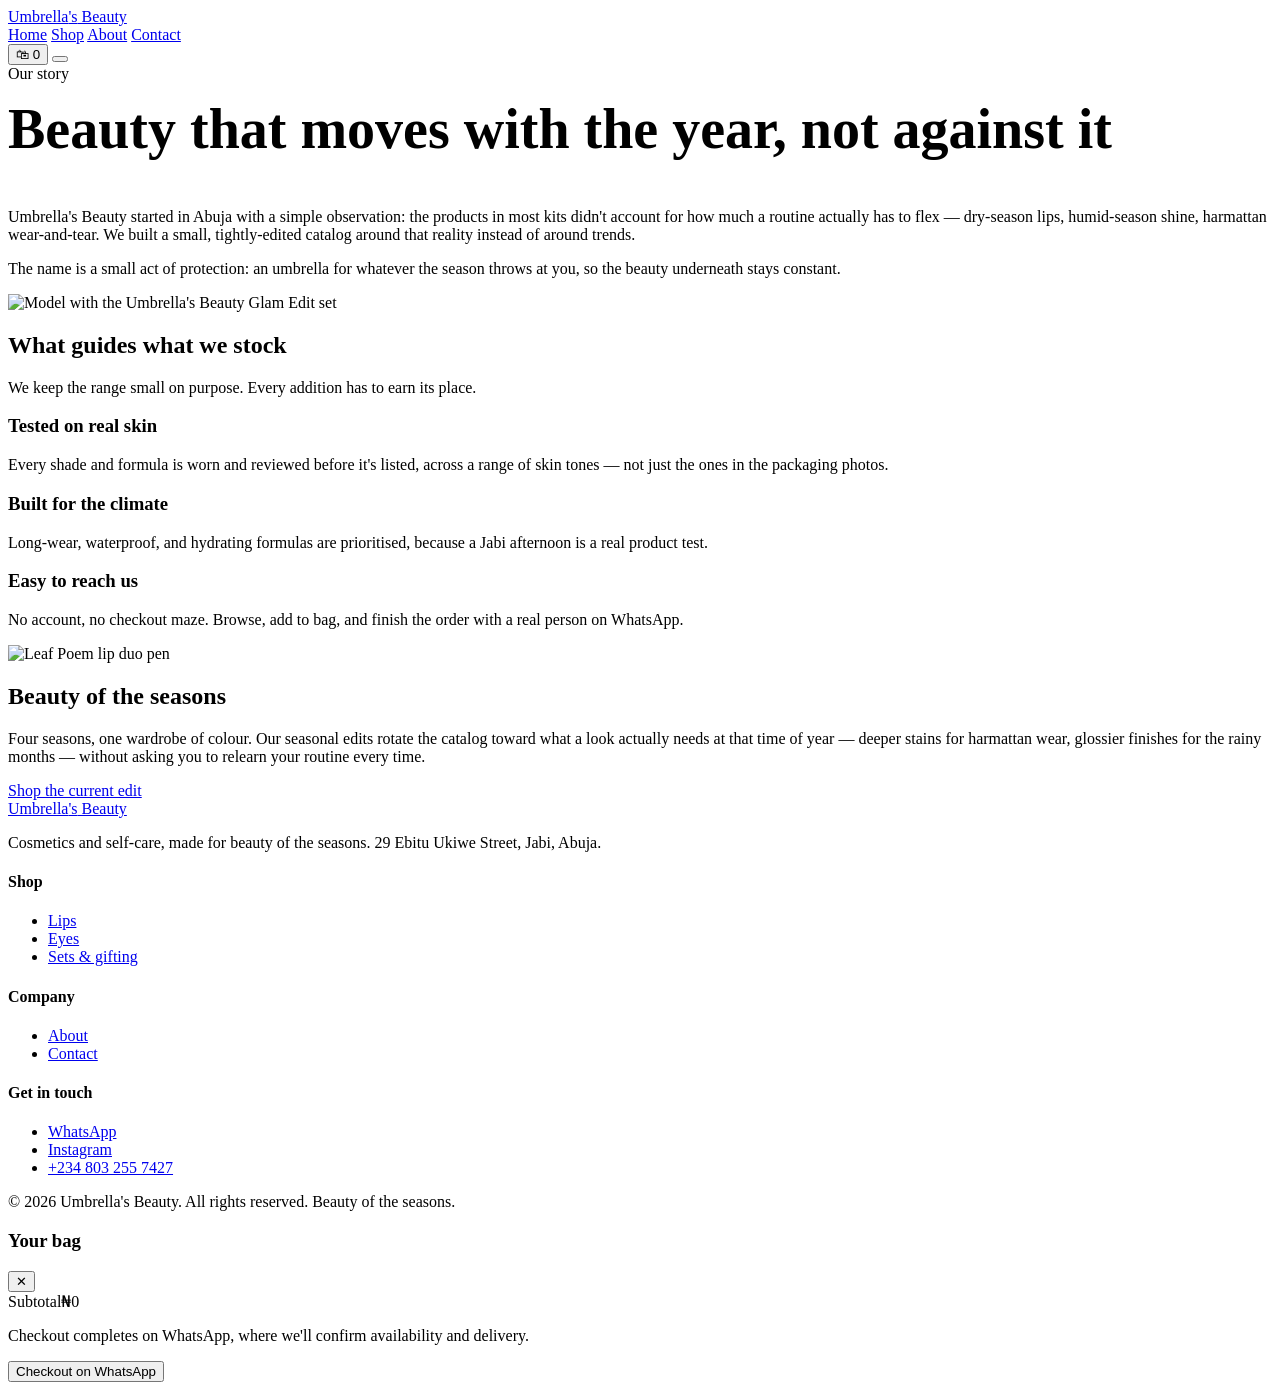
==== about.html @ 49270245 "Add files via upload" ====
<!DOCTYPE html>
<html lang="en">
<head>
<meta charset="UTF-8">
<meta name="viewport" content="width=device-width, initial-scale=1.0">
<title>About — Umbrella's Beauty</title>
<meta name="description" content="Umbrella's Beauty is a cosmetics and self-care line built around beauty of the seasons. Read our story.">
<link rel="preconnect" href="https://fonts.googleapis.com">
<link rel="preconnect" href="https://fonts.gstatic.com" crossorigin>
<link href="https://fonts.googleapis.com/css2?family=Fraunces:opsz,wght@9..144,400;9..144,500;9..144,600&family=Manrope:wght@400;500;600;700&display=swap" rel="stylesheet">
<link rel="stylesheet" href="css/style.css">
</head>
<body>

<header class="site-header">
  <div class="container">
    <a href="index.html" class="logo">Umbrella<span>'s</span> Beauty</a>
    <nav class="main-nav" id="mainNav">
      <a href="index.html">Home</a>
      <a href="shop.html">Shop</a>
      <a href="about.html" class="active">About</a>
      <a href="contact.html">Contact</a>
    </nav>
    <div class="header-actions">
      <button class="icon-btn" data-cart-open aria-label="Open cart">
        🛍
        <span class="cart-count" data-cart-count>0</span>
      </button>
      <button class="nav-toggle" id="navToggle" aria-label="Open menu" aria-expanded="false">
        <span></span>
      </button>
    </div>
  </div>
</header>

<main>

  <section class="about-hero">
    <div class="container">
      <div>
        <span class="eyebrow">Our story</span>
        <h1 style="margin-top:0.9rem;font-size:clamp(2.25rem,4.5vw,3.5rem);">Beauty that moves with the year, not against it</h1>
        <p style="margin-top:1.3rem;color:var(--ink-soft);">Umbrella's Beauty started in Abuja with a simple observation: the products in most kits didn't account for how much a routine actually has to flex — dry-season lips, humid-season shine, harmattan wear-and-tear. We built a small, tightly-edited catalog around that reality instead of around trends.</p>
        <p style="margin-top:1rem;color:var(--ink-soft);">The name is a small act of protection: an umbrella for whatever the season throws at you, so the beauty underneath stays constant.</p>
      </div>
      <img src="assets/images/products/hivi-glam-set.jpg" alt="Model with the Umbrella's Beauty Glam Edit set">
    </div>
  </section>

  <section class="section">
    <div class="container">
      <div class="section-head">
        <div>
          <h2>What guides what we stock</h2>
          <p>We keep the range small on purpose. Every addition has to earn its place.</p>
        </div>
      </div>
      <div class="values-grid">
        <div class="value-card">
          <h3>Tested on real skin</h3>
          <p>Every shade and formula is worn and reviewed before it's listed, across a range of skin tones — not just the ones in the packaging photos.</p>
        </div>
        <div class="value-card">
          <h3>Built for the climate</h3>
          <p>Long-wear, waterproof, and hydrating formulas are prioritised, because a Jabi afternoon is a real product test.</p>
        </div>
        <div class="value-card">
          <h3>Easy to reach us</h3>
          <p>No account, no checkout maze. Browse, add to bag, and finish the order with a real person on WhatsApp.</p>
        </div>
      </div>
    </div>
  </section>

  <section class="story">
    <div class="container">
      <div class="media">
        <img src="assets/images/products/leafpoem-lip-duo-berry.jpg" alt="Leaf Poem lip duo pen" style="width:100%;height:100%;object-fit:cover;">
      </div>
      <div>
        <h2>Beauty of the seasons</h2>
        <p>Four seasons, one wardrobe of colour. Our seasonal edits rotate the catalog toward what a look actually needs at that time of year — deeper stains for harmattan wear, glossier finishes for the rainy months — without asking you to relearn your routine every time.</p>
        <a href="shop.html" class="btn btn-outline">Shop the current edit</a>
      </div>
    </div>
  </section>

</main>

<footer class="site-footer">
  <div class="container footer-grid">
    <div class="footer-brand">
      <a href="index.html" class="logo">Umbrella<span>'s</span> Beauty</a>
      <p>Cosmetics and self-care, made for beauty of the seasons. 29 Ebitu Ukiwe Street, Jabi, Abuja.</p>
    </div>
    <div>
      <h4>Shop</h4>
      <ul>
        <li><a href="shop.html?category=lips">Lips</a></li>
        <li><a href="shop.html?category=eyes">Eyes</a></li>
        <li><a href="shop.html?category=sets">Sets &amp; gifting</a></li>
      </ul>
    </div>
    <div>
      <h4>Company</h4>
      <ul>
        <li><a href="about.html">About</a></li>
        <li><a href="contact.html">Contact</a></li>
      </ul>
    </div>
    <div>
      <h4>Get in touch</h4>
      <ul>
        <li><a href="https://wa.me/2348032557427" target="_blank" rel="noopener">WhatsApp</a></li>
        <li><a href="https://www.instagram.com/umbrellasbeauty" target="_blank" rel="noopener">Instagram</a></li>
        <li><a href="tel:+2348032557427">+234 803 255 7427</a></li>
      </ul>
    </div>
  </div>
  <div class="container footer-bottom">
    <span>© <span id="year"></span> Umbrella's Beauty. All rights reserved.</span>
    <span>Beauty of the seasons.</span>
  </div>
</footer>

<div class="cart-overlay" id="cartOverlay"></div>
<aside class="cart-drawer" id="cartDrawer" aria-label="Shopping cart">
  <div class="cart-head">
    <h3>Your bag</h3>
    <button class="cart-close" id="cartClose" aria-label="Close cart">✕</button>
  </div>
  <div class="cart-items" id="cartItems"></div>
  <div class="cart-foot">
    <div class="cart-subtotal"><span>Subtotal</span><span id="cartSubtotal">₦0</span></div>
    <p class="cart-note">Checkout completes on WhatsApp, where we'll confirm availability and delivery.</p>
    <button class="btn btn-whatsapp btn-block" id="cartCheckoutBtn">Checkout on WhatsApp</button>
  </div>
</aside>

<script src="js/products.js"></script>
<script src="js/cart.js"></script>
<script src="js/main.js"></script>
<script>document.getElementById("year").textContent = new Date().getFullYear();</script>

</body>
</html>
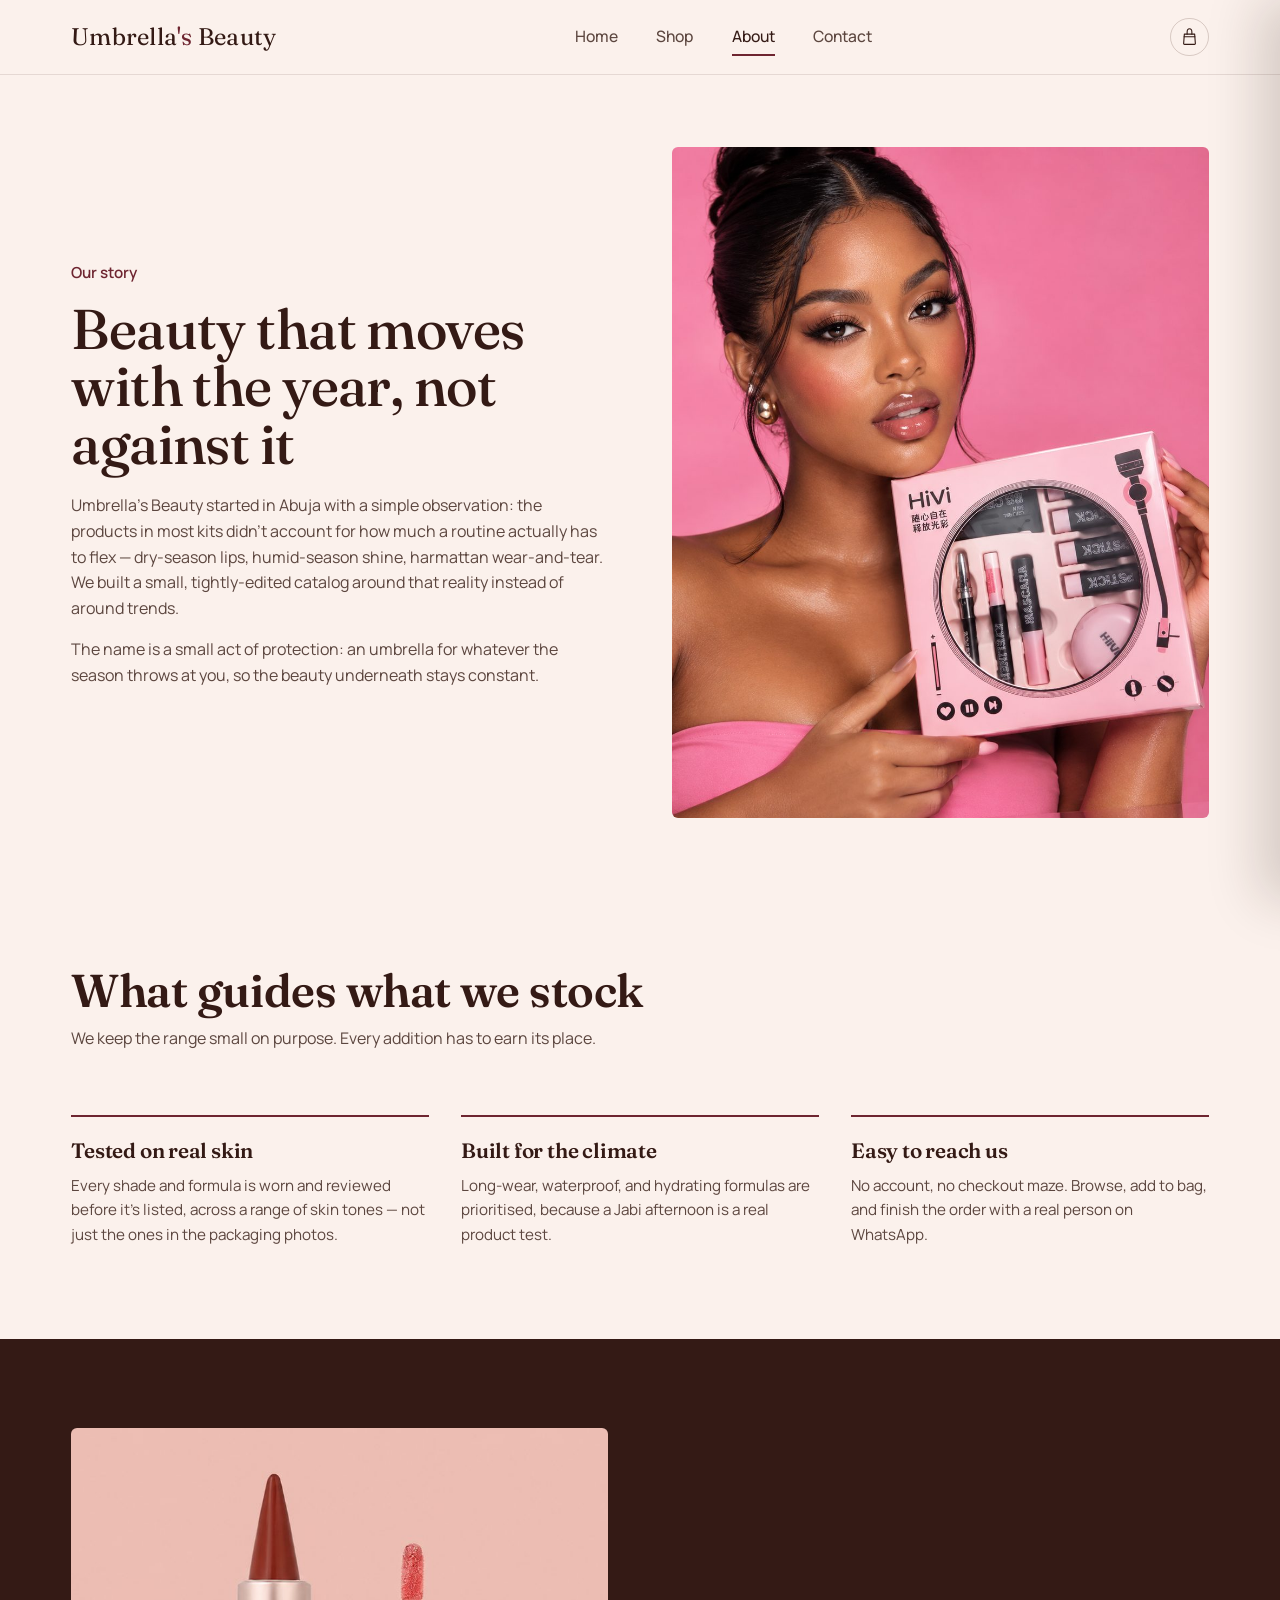
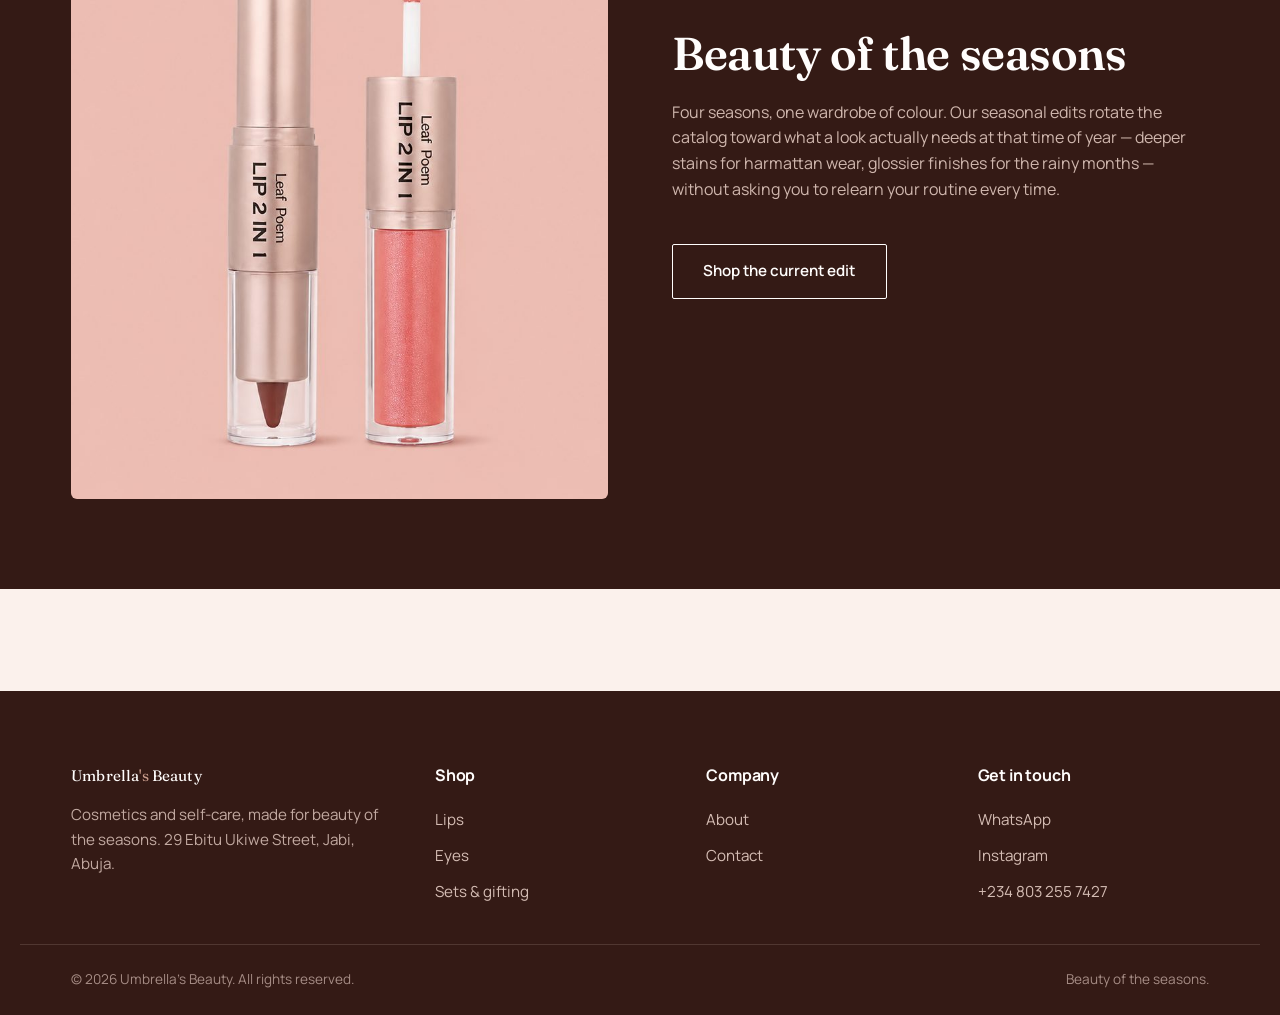
==== commit fd2b526e: "Add files via upload" ====
--- a/about.html
+++ b/about.html
@@ -23,7 +23,11 @@
     </nav>
     <div class="header-actions">
       <button class="icon-btn" data-cart-open aria-label="Open cart">
-        🛍
+        <svg viewBox="0 0 24 24" fill="none" stroke="currentColor" stroke-width="1.4" stroke-linecap="round" stroke-linejoin="round" width="19" height="19" aria-hidden="true">
+          <path d="M9 9V6.5C9 4 10.3 2.2 12 2.2C13.7 2.2 15 4 15 6.5V9"/>
+          <path d="M5.5 9H18.5L19.4 20.8C19.46 21.5 18.93 22 18.3 22H5.7C5.07 22 4.54 21.5 4.6 20.8L5.5 9Z"/>
+          <line x1="5.2" y1="12.3" x2="18.8" y2="12.3"/>
+        </svg>
         <span class="cart-count" data-cart-count>0</span>
       </button>
       <button class="nav-toggle" id="navToggle" aria-label="Open menu" aria-expanded="false">
--- a/css/style.css
+++ b/css/style.css
@@ -0,0 +1,750 @@
+/* ============================================
+   Umbrella's Beauty — Design Tokens
+   Palette pulled from the brand logo (dusty rose,
+   blush, mocha wordmark) and the wine/plum tones
+   running through the product line.
+   ============================================ */
+
+:root {
+  --cream: #FBF1EC;
+  --blush: #F1D9D0;
+  --blush-deep: #E6C2B6;
+  --dust: #C99C8C;
+  --mocha: #4A2A22;
+  --mocha-deep: #341A15;
+  --wine: #6E2530;
+  --wine-deep: #591D26;
+  --gold: #B08457;
+  --ink: #2B1912;
+  --ink-soft: #5C463F;
+  --paper: #FFFDFC;
+
+  --font-display: 'Fraunces', 'Iowan Old Style', 'Georgia', serif;
+  --font-body: 'Manrope', 'Helvetica Neue', Arial, sans-serif;
+
+  --max-width: 1240px;
+  --gutter: clamp(1.25rem, 4vw, 3.5rem);
+
+  --ease: cubic-bezier(0.22, 1, 0.36, 1);
+}
+
+*, *::before, *::after { box-sizing: border-box; }
+
+html {
+  scroll-behavior: smooth;
+}
+
+@media (prefers-reduced-motion: reduce) {
+  html { scroll-behavior: auto; }
+  *, *::before, *::after {
+    animation-duration: 0.01ms !important;
+    animation-iteration-count: 1 !important;
+    transition-duration: 0.01ms !important;
+    scroll-behavior: auto !important;
+  }
+}
+
+body {
+  margin: 0;
+  font-family: var(--font-body);
+  color: var(--ink);
+  background: var(--cream);
+  -webkit-font-smoothing: antialiased;
+  font-size: 16px;
+  line-height: 1.6;
+}
+
+img { max-width: 100%; display: block; }
+
+a { color: inherit; text-decoration: none; }
+
+button { font-family: inherit; cursor: pointer; }
+
+.container {
+  max-width: var(--max-width);
+  margin-inline: auto;
+  padding-inline: var(--gutter);
+}
+
+h1, h2, h3, h4 {
+  font-family: var(--font-display);
+  color: var(--mocha-deep);
+  margin: 0;
+  font-weight: 600;
+  letter-spacing: -0.01em;
+}
+
+h1 { font-size: clamp(2.75rem, 6vw, 5.25rem); line-height: 1.03; font-weight: 500; }
+h2 { font-size: clamp(2rem, 3.6vw, 3.1rem); line-height: 1.08; }
+h3 { font-size: 1.3rem; line-height: 1.3; }
+
+p { max-width: 62ch; }
+
+.eyebrow {
+  font-family: var(--font-body);
+  font-size: 0.95rem;
+  color: var(--wine);
+  font-weight: 600;
+}
+
+/* -------------------- Buttons -------------------- */
+
+.btn {
+  display: inline-flex;
+  align-items: center;
+  justify-content: center;
+  gap: 0.5rem;
+  padding: 0.9rem 1.9rem;
+  border-radius: 2px;
+  font-size: 0.95rem;
+  font-weight: 600;
+  border: 1px solid transparent;
+  transition: background 0.25s var(--ease), color 0.25s var(--ease), border-color 0.25s var(--ease);
+  white-space: nowrap;
+}
+
+.btn-primary {
+  background: var(--mocha-deep);
+  color: var(--paper);
+}
+.btn-primary:hover { background: var(--wine-deep); }
+
+.btn-outline {
+  background: transparent;
+  border-color: var(--mocha-deep);
+  color: var(--mocha-deep);
+}
+.btn-outline:hover { background: var(--mocha-deep); color: var(--paper); }
+
+.btn-whatsapp {
+  background: var(--wine);
+  color: var(--paper);
+}
+.btn-whatsapp:hover { background: var(--wine-deep); }
+
+.btn-block { width: 100%; }
+
+.btn:disabled {
+  opacity: 0.45;
+  cursor: not-allowed;
+}
+
+/* -------------------- Header -------------------- */
+
+.site-header {
+  position: sticky;
+  top: 0;
+  z-index: 40;
+  background: rgba(251, 241, 236, 0.92);
+  backdrop-filter: blur(10px);
+  border-bottom: 1px solid rgba(74, 42, 34, 0.12);
+}
+
+.site-header .container {
+  display: flex;
+  align-items: center;
+  justify-content: space-between;
+  padding-block: 1.1rem;
+}
+
+.logo {
+  font-family: var(--font-display);
+  font-size: 1.5rem;
+  color: var(--mocha-deep);
+  letter-spacing: 0.01em;
+}
+.logo span { color: var(--wine); font-style: normal; }
+
+.main-nav {
+  display: flex;
+  align-items: center;
+  gap: clamp(1.25rem, 3vw, 2.5rem);
+}
+
+.main-nav a {
+  font-size: 0.98rem;
+  font-weight: 500;
+  color: var(--ink-soft);
+  position: relative;
+  padding-block: 0.25rem;
+}
+.main-nav a:hover, .main-nav a.active { color: var(--mocha-deep); }
+.main-nav a.active::after {
+  content: "";
+  position: absolute;
+  left: 0; right: 0; bottom: -3px;
+  height: 2px;
+  background: var(--wine);
+}
+
+.header-actions {
+  display: flex;
+  align-items: center;
+  gap: 1.1rem;
+}
+
+.icon-btn {
+  position: relative;
+  display: inline-flex;
+  align-items: center;
+  justify-content: center;
+  width: 2.4rem;
+  height: 2.4rem;
+  border-radius: 50%;
+  border: 1px solid rgba(74,42,34,0.2);
+  background: transparent;
+}
+.icon-btn:hover { border-color: var(--mocha-deep); }
+.icon-btn svg { color: var(--mocha-deep); }
+
+.cart-count {
+  position: absolute;
+  top: -6px;
+  right: -6px;
+  background: var(--wine);
+  color: var(--paper);
+  font-size: 0.68rem;
+  font-weight: 700;
+  min-width: 1.15rem;
+  height: 1.15rem;
+  border-radius: 50%;
+  display: flex;
+  align-items: center;
+  justify-content: center;
+  padding: 0 3px;
+}
+
+.nav-toggle {
+  display: none;
+  background: none;
+  border: none;
+  width: 2.4rem;
+  height: 2.4rem;
+  align-items: center;
+  justify-content: center;
+}
+.nav-toggle span,
+.nav-toggle span::before,
+.nav-toggle span::after {
+  content: "";
+  display: block;
+  width: 22px;
+  height: 2px;
+  background: var(--mocha-deep);
+  position: relative;
+  transition: transform 0.25s var(--ease), opacity 0.25s var(--ease);
+}
+.nav-toggle span::before { position: absolute; top: -7px; }
+.nav-toggle span::after { position: absolute; top: 7px; }
+
+@media (max-width: 860px) {
+  .main-nav {
+    position: fixed;
+    inset: 0 0 0 auto;
+    width: min(78vw, 340px);
+    height: 100vh;
+    background: var(--paper);
+    flex-direction: column;
+    align-items: flex-start;
+    justify-content: flex-start;
+    gap: 1.75rem;
+    padding: 6rem 2rem 2rem;
+    transform: translateX(100%);
+    transition: transform 0.35s var(--ease);
+    box-shadow: -12px 0 40px rgba(43,25,18,0.12);
+  }
+  .main-nav.open { transform: translateX(0); }
+  .main-nav a { font-size: 1.15rem; }
+  .nav-toggle { display: inline-flex; }
+  body.nav-open { overflow: hidden; }
+}
+
+/* -------------------- Footer -------------------- */
+
+.site-footer {
+  background: var(--mocha-deep);
+  color: var(--blush);
+  margin-top: clamp(4rem, 8vw, 7rem);
+}
+
+.footer-grid {
+  display: grid;
+  grid-template-columns: 1.4fr 1fr 1fr 1fr;
+  gap: 2.5rem;
+  padding-block: clamp(3rem, 6vw, 4.5rem) 2.5rem;
+}
+
+.footer-grid h4 {
+  color: var(--paper);
+  font-size: 1rem;
+  font-family: var(--font-body);
+  font-weight: 700;
+  margin-bottom: 1.1rem;
+}
+
+.footer-brand .logo { color: var(--paper); }
+.footer-brand .logo span { color: var(--dust); }
+.footer-brand p { color: rgba(241, 217, 208, 0.75); margin-top: 0.9rem; font-size: 0.95rem; }
+
+.footer-grid ul { list-style: none; padding: 0; margin: 0; display: grid; gap: 0.65rem; }
+.footer-grid a { color: rgba(241, 217, 208, 0.85); font-size: 0.95rem; }
+.footer-grid a:hover { color: var(--paper); }
+
+.footer-bottom {
+  border-top: 1px solid rgba(241, 217, 208, 0.15);
+  padding-block: 1.5rem;
+  font-size: 0.85rem;
+  color: rgba(241, 217, 208, 0.6);
+  display: flex;
+  justify-content: space-between;
+  flex-wrap: wrap;
+  gap: 0.5rem;
+}
+
+@media (max-width: 780px) {
+  .footer-grid { grid-template-columns: 1fr 1fr; }
+}
+@media (max-width: 500px) {
+  .footer-grid { grid-template-columns: 1fr; }
+}
+
+/* -------------------- Cart Drawer -------------------- */
+
+.cart-overlay {
+  position: fixed;
+  inset: 0;
+  background: rgba(43,25,18,0.45);
+  opacity: 0;
+  pointer-events: none;
+  transition: opacity 0.3s var(--ease);
+  z-index: 60;
+}
+.cart-overlay.open { opacity: 1; pointer-events: auto; }
+
+.cart-drawer {
+  position: fixed;
+  top: 0;
+  right: 0;
+  bottom: 0;
+  width: min(420px, 92vw);
+  background: var(--paper);
+  z-index: 61;
+  display: flex;
+  flex-direction: column;
+  transform: translateX(100%);
+  transition: transform 0.35s var(--ease);
+  box-shadow: -20px 0 50px rgba(43,25,18,0.18);
+}
+.cart-drawer.open { transform: translateX(0); }
+
+.cart-head {
+  display: flex;
+  align-items: center;
+  justify-content: space-between;
+  padding: 1.5rem 1.5rem 1.1rem;
+  border-bottom: 1px solid rgba(74,42,34,0.12);
+}
+.cart-head h3 { font-family: var(--font-body); font-weight: 700; }
+.cart-close { background: none; border: none; font-size: 1.4rem; line-height: 1; color: var(--ink-soft); }
+
+.cart-items {
+  flex: 1;
+  overflow-y: auto;
+  padding: 1.1rem 1.5rem;
+  display: grid;
+  gap: 1.25rem;
+  align-content: start;
+}
+
+.cart-empty {
+  color: var(--ink-soft);
+  font-size: 0.95rem;
+  text-align: center;
+  padding-top: 3rem;
+}
+
+.cart-item {
+  display: grid;
+  grid-template-columns: 64px 1fr auto;
+  gap: 0.9rem;
+  align-items: start;
+}
+.cart-item img { width: 64px; height: 64px; object-fit: cover; border-radius: 3px; background: var(--blush); }
+.cart-item h4 { font-family: var(--font-body); font-size: 0.95rem; font-weight: 700; margin-bottom: 0.2rem; }
+.cart-item .meta { font-size: 0.85rem; color: var(--ink-soft); }
+
+.qty-row {
+  display: flex;
+  align-items: center;
+  gap: 0.6rem;
+  margin-top: 0.5rem;
+}
+.qty-row button {
+  width: 1.6rem; height: 1.6rem;
+  border: 1px solid rgba(74,42,34,0.25);
+  background: none;
+  border-radius: 50%;
+  font-size: 0.9rem;
+  display: flex; align-items: center; justify-content: center;
+}
+.remove-btn {
+  background: none;
+  border: none;
+  color: var(--wine);
+  font-size: 0.82rem;
+  text-decoration: underline;
+  text-underline-offset: 2px;
+  justify-self: end;
+}
+
+.cart-foot {
+  border-top: 1px solid rgba(74,42,34,0.12);
+  padding: 1.25rem 1.5rem 1.75rem;
+  display: grid;
+  gap: 0.9rem;
+}
+.cart-subtotal {
+  display: flex;
+  justify-content: space-between;
+  font-weight: 700;
+  font-size: 1.05rem;
+  color: var(--mocha-deep);
+}
+.cart-note { font-size: 0.82rem; color: var(--ink-soft); }
+
+/* -------------------- Hero -------------------- */
+
+.hero {
+  padding-block: clamp(2.5rem, 6vw, 3rem) clamp(3rem, 7vw, 5rem);
+}
+
+.hero .container {
+  display: grid;
+  grid-template-columns: 1.05fr 0.95fr;
+  gap: clamp(2rem, 5vw, 4rem);
+  align-items: center;
+}
+
+.hero-copy .eyebrow { display: block; margin-bottom: 1rem; }
+
+.hero-title {
+  overflow: hidden;
+}
+.hero-title span {
+  display: block;
+  transform: translateY(110%);
+  animation: rise 0.9s var(--ease) forwards;
+}
+.hero-title span:nth-child(2) { animation-delay: 0.08s; }
+.hero-title span:nth-child(3) { animation-delay: 0.16s; }
+
+@keyframes rise {
+  to { transform: translateY(0); }
+}
+
+.hero-copy p.lede {
+  margin-top: 1.5rem;
+  font-size: 1.1rem;
+  color: var(--ink-soft);
+  max-width: 46ch;
+}
+
+.hero-actions {
+  display: flex;
+  gap: 1rem;
+  margin-top: 2.1rem;
+  flex-wrap: wrap;
+}
+
+.hero-media {
+  position: relative;
+  border-radius: 6px;
+  overflow: hidden;
+  aspect-ratio: 4 / 5;
+  background: var(--blush);
+}
+.hero-media img { width: 100%; height: 100%; object-fit: cover; }
+.hero-media .tag {
+  position: absolute;
+  left: 1.25rem;
+  bottom: 1.25rem;
+  background: rgba(251,241,236,0.92);
+  padding: 0.6rem 1rem;
+  border-radius: 3px;
+  font-size: 0.85rem;
+  color: var(--mocha-deep);
+  font-weight: 600;
+}
+
+@media (max-width: 900px) {
+  .hero .container { grid-template-columns: 1fr; }
+  .hero-media { order: -1; aspect-ratio: 16/11; }
+}
+
+/* -------------------- Category strip -------------------- */
+
+.section { padding-block: clamp(3rem, 6vw, 5rem); }
+.section-head {
+  display: flex;
+  align-items: flex-end;
+  justify-content: space-between;
+  gap: 1.5rem;
+  margin-bottom: clamp(2rem, 4vw, 3rem);
+  flex-wrap: wrap;
+}
+.section-head p { color: var(--ink-soft); margin-top: 0.6rem; }
+
+.category-grid {
+  display: grid;
+  grid-template-columns: repeat(3, 1fr);
+  gap: 1.5rem;
+}
+.category-card {
+  position: relative;
+  aspect-ratio: 3/4;
+  border-radius: 6px;
+  overflow: hidden;
+  background: var(--blush-deep);
+}
+.category-card img {
+  width: 100%; height: 100%; object-fit: cover;
+  transition: transform 0.6s var(--ease);
+}
+.category-card:hover img { transform: scale(1.05); }
+.category-card::after {
+  content: "";
+  position: absolute; inset: 0;
+  background: linear-gradient(0deg, rgba(43,25,18,0.72) 0%, rgba(43,25,18,0) 55%);
+}
+.category-card .label {
+  position: absolute;
+  left: 1.4rem; bottom: 1.3rem;
+  z-index: 2;
+  color: var(--paper);
+}
+.category-card .label h3 { color: var(--paper); }
+.category-card .label span { font-size: 0.88rem; opacity: 0.85; }
+
+@media (max-width: 780px) {
+  .category-grid { grid-template-columns: repeat(2, 1fr); }
+}
+@media (max-width: 520px) {
+  .category-grid { grid-template-columns: 1fr; }
+}
+
+/* -------------------- Product grid & cards -------------------- */
+
+.product-grid {
+  display: grid;
+  grid-template-columns: repeat(3, 1fr);
+  gap: clamp(1.5rem, 3vw, 2.5rem);
+}
+
+.product-card {
+  display: flex;
+  flex-direction: column;
+}
+.product-card .thumb {
+  aspect-ratio: 1/1;
+  border-radius: 5px;
+  overflow: hidden;
+  background: var(--blush);
+  margin-bottom: 1.1rem;
+  position: relative;
+}
+.product-card .thumb img {
+  width: 100%; height: 100%; object-fit: cover;
+  transition: transform 0.5s var(--ease);
+}
+.product-card:hover .thumb img { transform: scale(1.04); }
+
+.product-card .brand { font-size: 0.82rem; color: var(--wine); font-weight: 600; }
+.product-card h3 { margin-top: 0.3rem; font-size: 1.1rem; }
+.product-card .desc { font-size: 0.9rem; color: var(--ink-soft); margin-top: 0.4rem; }
+.product-card .price-row {
+  display: flex;
+  align-items: center;
+  justify-content: space-between;
+  margin-top: 1rem;
+}
+.product-card .price { font-weight: 700; color: var(--mocha-deep); font-size: 1.05rem; }
+
+.add-btn {
+  background: transparent;
+  border: 1px solid var(--mocha-deep);
+  color: var(--mocha-deep);
+  padding: 0.55rem 1.15rem;
+  border-radius: 2px;
+  font-size: 0.85rem;
+  font-weight: 600;
+  transition: background 0.25s var(--ease), color 0.25s var(--ease);
+}
+.add-btn:hover { background: var(--mocha-deep); color: var(--paper); }
+.add-btn.added { background: var(--wine); border-color: var(--wine); color: var(--paper); }
+
+@media (max-width: 900px) {
+  .product-grid { grid-template-columns: repeat(2, 1fr); }
+}
+@media (max-width: 560px) {
+  .product-grid { grid-template-columns: 1fr; }
+}
+
+/* -------------------- Story / editorial split -------------------- */
+
+.story {
+  background: var(--mocha-deep);
+  color: var(--blush);
+  padding-block: clamp(3.5rem, 7vw, 6rem);
+}
+.story .container {
+  display: grid;
+  grid-template-columns: 1fr 1fr;
+  gap: clamp(2rem, 5vw, 4rem);
+  align-items: center;
+}
+.story h2 { color: var(--paper); }
+.story p { color: rgba(241,217,208,0.82); margin-top: 1.3rem; }
+.story .media {
+  border-radius: 6px;
+  overflow: hidden;
+  aspect-ratio: 4/5;
+}
+.story .btn-outline { border-color: var(--paper); color: var(--paper); margin-top: 1.6rem; }
+.story .btn-outline:hover { background: var(--paper); color: var(--mocha-deep); }
+
+@media (max-width: 900px) {
+  .story .container { grid-template-columns: 1fr; }
+  .story .media { order: -1; }
+}
+
+/* -------------------- Social strip -------------------- */
+
+.social-strip .section-head { margin-bottom: 1.5rem; }
+.social-grid {
+  display: grid;
+  grid-template-columns: repeat(4, 1fr);
+  gap: 1rem;
+}
+.social-grid a {
+  display: block;
+  aspect-ratio: 1/1;
+  border-radius: 5px;
+  overflow: hidden;
+  position: relative;
+}
+.social-grid img { width: 100%; height: 100%; object-fit: cover; transition: transform 0.5s var(--ease); }
+.social-grid a:hover img { transform: scale(1.06); }
+
+@media (max-width: 780px) {
+  .social-grid { grid-template-columns: repeat(2, 1fr); }
+}
+
+/* -------------------- Page header (Shop/About/Contact) -------------------- */
+
+.page-header {
+  padding-block: clamp(3rem, 6vw, 4.5rem) 2rem;
+  border-bottom: 1px solid rgba(74,42,34,0.12);
+}
+.page-header p { color: var(--ink-soft); margin-top: 1rem; }
+
+/* -------------------- Shop filters -------------------- */
+
+.shop-layout .container {
+  padding-top: clamp(2rem, 4vw, 3rem);
+}
+
+.filter-tabs {
+  display: flex;
+  gap: clamp(1.25rem, 3vw, 2.25rem);
+  border-bottom: 1px solid rgba(74,42,34,0.15);
+  margin-bottom: clamp(2rem, 4vw, 3rem);
+  flex-wrap: wrap;
+}
+.filter-tabs button {
+  background: none;
+  border: none;
+  padding: 0.9rem 0.1rem;
+  font-size: 1rem;
+  font-weight: 600;
+  color: var(--ink-soft);
+  border-bottom: 2px solid transparent;
+  margin-bottom: -1px;
+}
+.filter-tabs button:hover { color: var(--mocha-deep); }
+.filter-tabs button.active { color: var(--mocha-deep); border-color: var(--wine); }
+
+/* -------------------- About page -------------------- */
+
+.about-hero {
+  padding-block: clamp(3rem, 6vw, 4.5rem);
+}
+.about-hero .container {
+  display: grid;
+  grid-template-columns: 1fr 1fr;
+  gap: clamp(2rem, 5vw, 4rem);
+  align-items: center;
+}
+.about-hero img { border-radius: 6px; aspect-ratio: 4/5; object-fit: cover; }
+@media (max-width: 900px) {
+  .about-hero .container { grid-template-columns: 1fr; }
+}
+
+.values-grid {
+  display: grid;
+  grid-template-columns: repeat(3, 1fr);
+  gap: 2rem;
+}
+.value-card {
+  border-top: 2px solid var(--wine);
+  padding-top: 1.25rem;
+}
+.value-card p { color: var(--ink-soft); margin-top: 0.6rem; font-size: 0.95rem; }
+@media (max-width: 780px) {
+  .values-grid { grid-template-columns: 1fr; }
+}
+
+/* -------------------- Contact page -------------------- */
+
+.contact-grid {
+  display: grid;
+  grid-template-columns: 1fr 1fr;
+  gap: clamp(2.5rem, 5vw, 4.5rem);
+}
+.contact-card {
+  background: var(--paper);
+  border: 1px solid rgba(74,42,34,0.12);
+  border-radius: 6px;
+  padding: 1.75rem;
+}
+.contact-card h3 { font-size: 1.05rem; margin-bottom: 0.5rem; }
+.contact-card p { color: var(--ink-soft); font-size: 0.95rem; margin: 0; }
+.contact-list { display: grid; gap: 1.25rem; }
+.map-frame {
+  border-radius: 6px;
+  overflow: hidden;
+  border: 1px solid rgba(74,42,34,0.12);
+  aspect-ratio: 4/3;
+}
+.map-frame iframe { width: 100%; height: 100%; border: 0; }
+
+@media (max-width: 860px) {
+  .contact-grid { grid-template-columns: 1fr; }
+}
+
+/* -------------------- Utility -------------------- */
+
+.text-center { text-align: center; }
+.mt-lg { margin-top: clamp(2rem, 4vw, 3rem); }
+.visually-hidden {
+  position: absolute;
+  width: 1px; height: 1px;
+  overflow: hidden;
+  clip: rect(0 0 0 0);
+  white-space: nowrap;
+}
+
+a:focus-visible,
+button:focus-visible {
+  outline: 2px solid var(--wine);
+  outline-offset: 2px;
+}
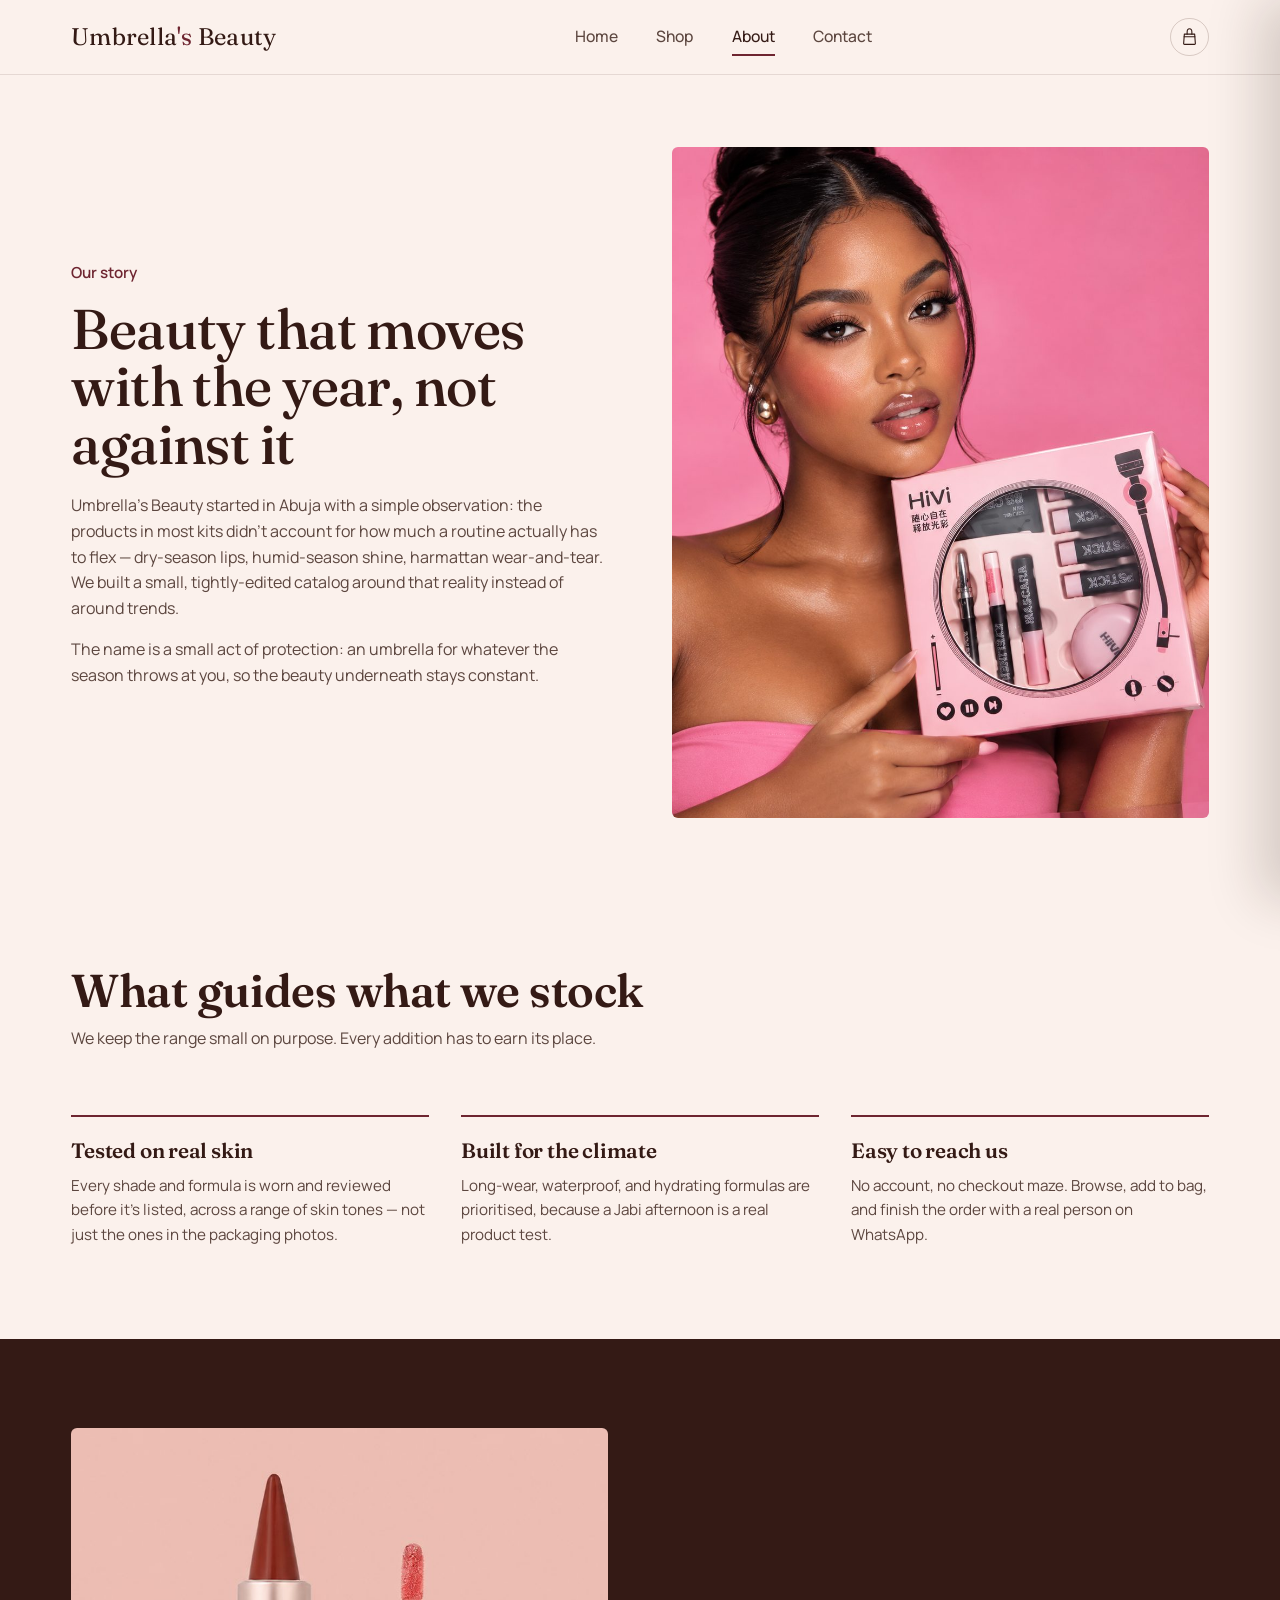
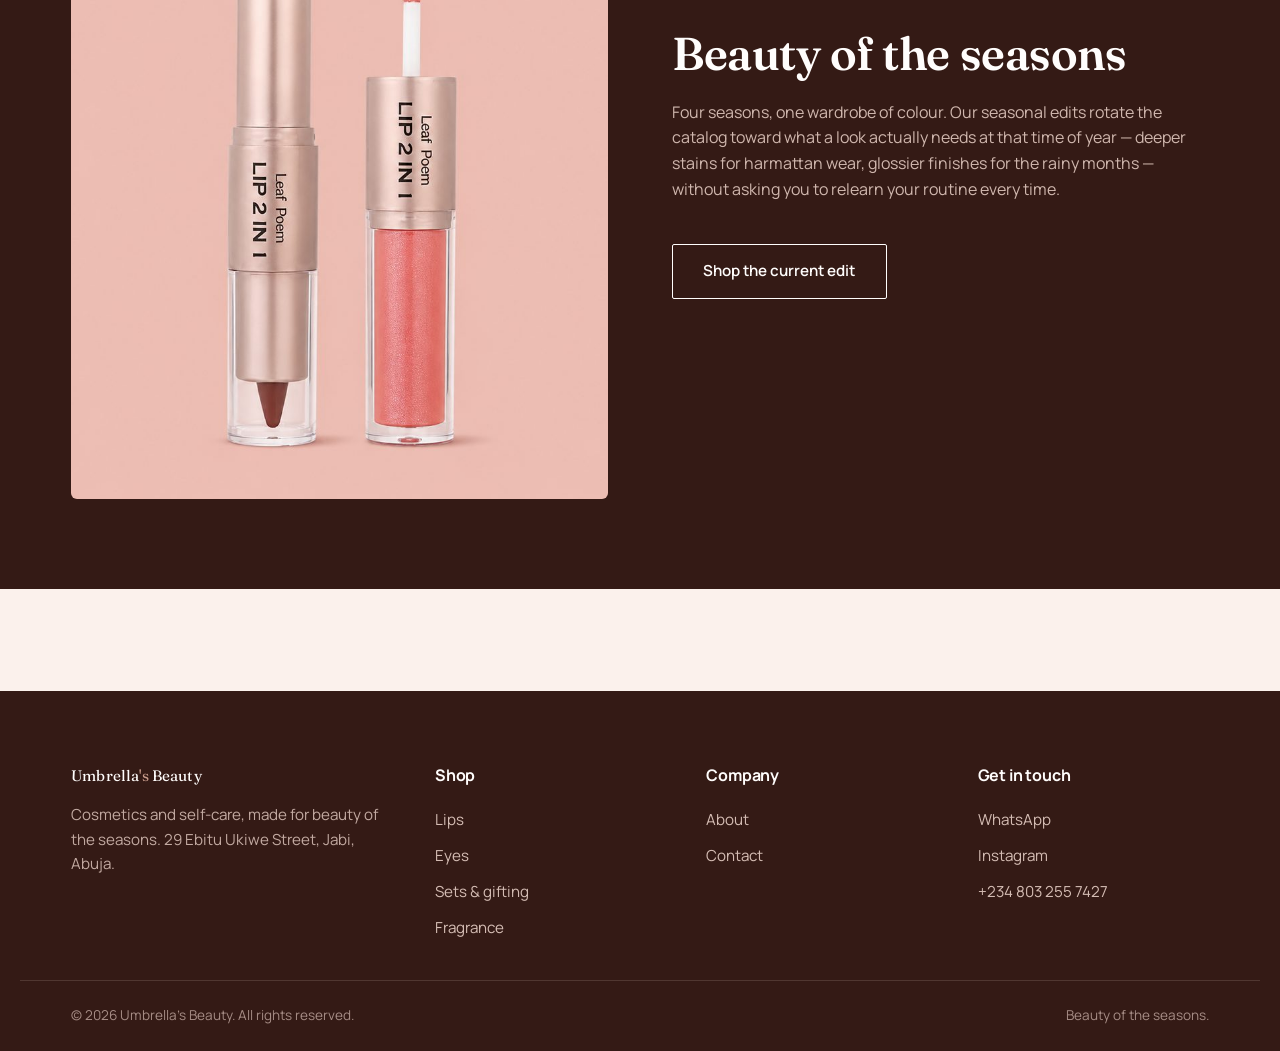
==== commit 0d0ef53e: "Add files via upload" ====
--- a/about.html
+++ b/about.html
@@ -103,6 +103,7 @@
         <li><a href="shop.html?category=lips">Lips</a></li>
         <li><a href="shop.html?category=eyes">Eyes</a></li>
         <li><a href="shop.html?category=sets">Sets &amp; gifting</a></li>
+        <li><a href="shop.html?category=fragrance">Fragrance</a></li>
       </ul>
     </div>
     <div>
--- a/css/style.css
+++ b/css/style.css
@@ -496,7 +496,7 @@
 
 .category-grid {
   display: grid;
-  grid-template-columns: repeat(3, 1fr);
+  grid-template-columns: repeat(4, 1fr);
   gap: 1.5rem;
 }
 .category-card {
@@ -525,6 +525,9 @@
 .category-card .label h3 { color: var(--paper); }
 .category-card .label span { font-size: 0.88rem; opacity: 0.85; }
 
+@media (max-width: 1000px) {
+  .category-grid { grid-template-columns: repeat(3, 1fr); }
+}
 @media (max-width: 780px) {
   .category-grid { grid-template-columns: repeat(2, 1fr); }
 }
@@ -568,6 +571,7 @@
   margin-top: 1rem;
 }
 .product-card .price { font-weight: 700; color: var(--mocha-deep); font-size: 1.05rem; }
+.product-card .compare-price { font-size: 0.9rem; color: var(--ink-soft); text-decoration: line-through; margin-left: 0.3rem; }
 
 .add-btn {
   background: transparent;
